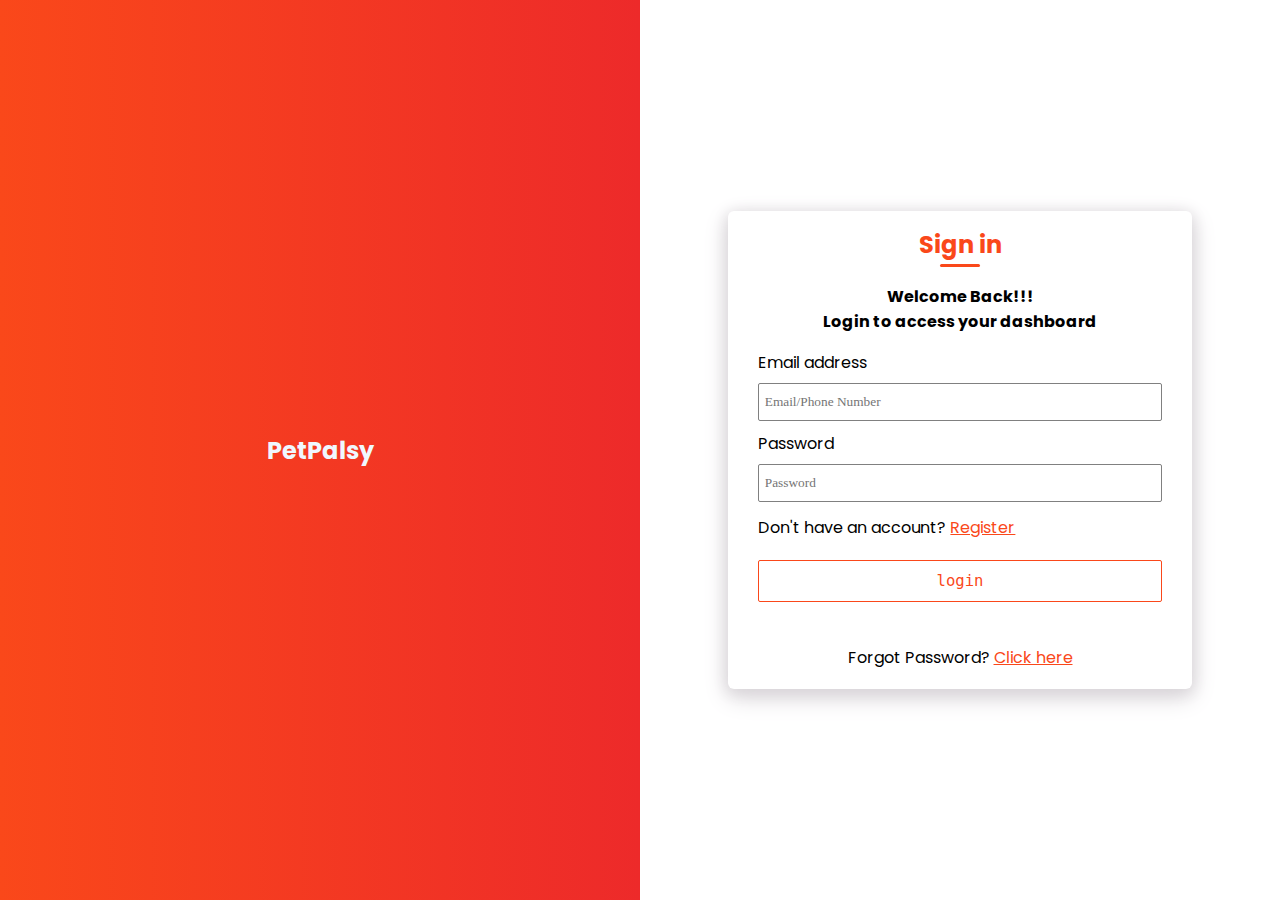
==== login.html @ 97e4defa "new commit" ====
<!DOCTYPE html>
<html lang="en">
  <head>
    <meta charset="UTF-8" />
    <meta http-equiv="X-UA-Compatible" content="IE=edge" />
    <meta name="viewport" content="width=device-width, initial-scale=1.0" />
    <title>Document</title>
    <link rel="stylesheet" href="css/form.css" />

        <!-- link goggle fonts -->
        <link rel="preconnect" href="https://fonts.googleapis.com">
        <link rel="preconnect" href="https://fonts.gstatic.com" crossorigin>
        <link href="https://fonts.googleapis.com/css2?family=Poppins:wght@500&display=swap" rel="stylesheet">
  </head>
  <body>
    <div class="hero">
      <div class="left">
        <h2>PetPalsy</h2>
      </div>
      <div class="right">
        <form id="form" class="form">
          <div class="title">
            <h2>Sign in</h2>
            <p>Welcome Back!!! <br>Login to access your dashboard</p>
          </div>
          <div class="input-card">
            <label>Email address</label>
            <input type="email" placeholder="Email/Phone Number" />
          </div>
          <div class="input-card">
            <label>Password</label>
            <input type="password" placeholder="Password" />
          </div>
          <div class="register">
            <p>Don't have an account? <a href="Signup.html">Register</a></p>
          </div>
          <button type="submit">login</button>
          <div class="forgot-password">
            <p>Forgot Password? <a href="#">Click here</a></p>
          </div>
        </form>
      </div>
    </div>
    <script src="js/main.js"></script>
  </body>
</html>
---- css/form.css ----
:root {
  --primary-red: rgb(237, 42, 42);
  --primary-bg: #FA481A;
  --grad-cl: linear-gradient(to right,  #FA481A 0%, rgb(237, 42, 42) 100%);
  /* #078ea6 */
}

* {
  margin: 0;
  padding: 0;
  font-family: 'Poppins', sans-serif;
}

.hero {
  display: flex;
  flex-direction: row;
  justify-content: space-between;
  align-items: center;
  min-height: 100vh;
}

.hero .left,
.hero .right {
  display: flex;
  justify-content: center;
  align-items: center;
  width: 100%;
  min-height: 100vh;
}

.hero .left {
  background: var(--grad-cl);
  color: aliceblue;
}

.hero .right {
  display: flex;
  justify-content: center;
  align-items: center;
}

.hero .right .form {
  display: flex;
  align-items: center;
  justify-content: center;
  flex-direction: column;
  width: 70%;
  border-radius: 6px;
  flex-wrap: wrap;
  padding: 0.5em;
  box-shadow: 0px 8px 25px #D9D5D9,
  0px 3px 15px #D9D5D9;
}

.hero .right .form .title {
  padding: 0.5em;
  text-align: center;
  font-family: "Courier New", Courier, monospace;
  margin-bottom: 0.2em;
}

.hero .right .form .title h2 {
  color: var(--primary-bg);
  margin-bottom: 0.7em;
}

.hero .right .form .title h2::after {
  content: "";
  display: block;
  width: 40px;
  height: 3px;
  margin: 0.1em auto;
  background: var(--primary-bg);
  border-radius: 3px;
}

.hero .right .form .title p {
  font-size: 1em;
  font-weight: bolder;
}

.hero .right .form .input-card {
  display: flex;
  flex-wrap: wrap;
  flex-shrink: 1;
  flex-direction: column;
  justify-content: left;
  align-items: left;
  width: 90%;
  padding: 0.3em;
  text-align: left;
  font-family: cursive;
}

.hero .right .form .input-card input {
  width: 97%;
  height: 2.5em;
  border-radius: 2px;
  border: 1px solid grey;
  padding: 0.1em 0.4em;
  font-family: cursive;
}
.hero .right .form .input-card input:focus{
  outline-color: var(--primary-bg);
}

.hero .right .form .input-card input::placeholder {
  font-family: cursive;
}

.hero .right .form .register {
  /* border: 1px solid red; */
  width: 90%;
  font-family: cursive;
  padding: 0.5em 0;
}

a {
  color: var(--primary-bg);
}

.hero .right .form button {
  width: 90%;
  font-family: monospace;
  background: transparent;
  border: 1.5px solid var(--primary-bg);
  margin-top: 0.79em;
  padding: 0.7em 0;
  font-size: 1.2em;
  cursor: pointer;
  color: var(--primary-bg);
  border-radius: 2px;
  transition: all 0.4s ease-out;
}

.hero .right .form button:hover {
  color: aliceblue;
  /* border: 1px solid aliceblue; */
  background: var(--primary-bg);
}

.hero .right .form .forgot-password {
  width: 90%;
  text-align: center;
  padding-block: 0.7em;
  font-family: cursive;
  margin-top: 2em;
}

.hero .right .form .input-card label {
  padding-bottom: 0.5em;
}

@media screen and (max-width: 917px) {
  .hero {
    flex-direction: column;
    background: var(--grad-cl);
    /* min-height: 90vh; */
  }

  .hero .right .form {
    box-shadow: none;
  }
  .hero .left {
    min-height: 20vh !important;
  }

  .hero .right {
    min-height: 80vh;
    padding: 0;
    margin-top: 0;
    margin-bottom: 0;
    background: #fff;
    border-top-right-radius: 50px;
    border-top-left-radius: 50px;
    justify-content: space-evenly;
    align-items: flex-start;
  }

  .hero .right .form {
    min-height: 70vh;
    width: 90%;
    justify-content: flex-start;
    margin-top: 5em;
  }

  .hero .right .form .input-card {
    padding-block: 0.7em;
    justify-content: space-around;
  }
}
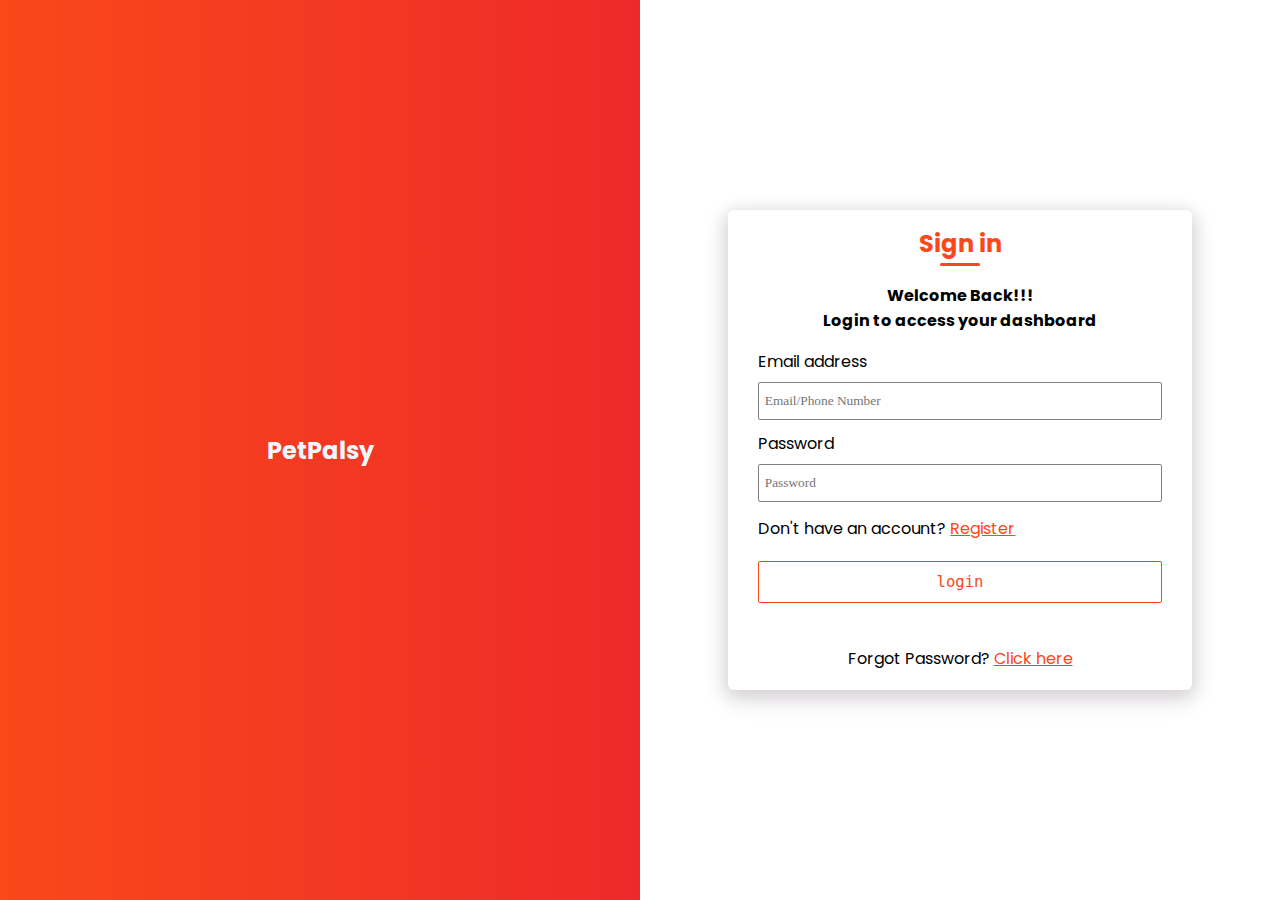
==== commit 23c12d9d: "Form validation" ====
--- a/login.html
+++ b/login.html
@@ -4,13 +4,19 @@
     <meta charset="UTF-8" />
     <meta http-equiv="X-UA-Compatible" content="IE=edge" />
     <meta name="viewport" content="width=device-width, initial-scale=1.0" />
-    <title>Document</title>
+    <title>Sign In</title>
+
+    <!-- favicon -->
+    <link rel="Icon" href="images/Frame_3.png">
+
+    <!-- link stylesheet -->
     <link rel="stylesheet" href="css/form.css" />
 
-        <!-- link goggle fonts -->
-        <link rel="preconnect" href="https://fonts.googleapis.com">
-        <link rel="preconnect" href="https://fonts.gstatic.com" crossorigin>
-        <link href="https://fonts.googleapis.com/css2?family=Poppins:wght@500&display=swap" rel="stylesheet">
+    <!-- link goggle fonts -->
+    <link rel="preconnect" href="https://fonts.googleapis.com">
+    <link rel="preconnect" href="https://fonts.gstatic.com" crossorigin>
+    <link href="https://fonts.googleapis.com/css2?family=Poppins:wght@500&display=swap" rel="stylesheet">
+
   </head>
   <body>
     <div class="hero">
@@ -18,18 +24,20 @@
         <h2>PetPalsy</h2>
       </div>
       <div class="right">
-        <form id="form" class="form">
+        <form id="form" class="form" onsubmit="return checklogin(event)">
           <div class="title">
             <h2>Sign in</h2>
             <p>Welcome Back!!! <br>Login to access your dashboard</p>
           </div>
           <div class="input-card">
             <label>Email address</label>
-            <input type="email" placeholder="Email/Phone Number" />
+            <input type="email" placeholder="Email/Phone Number" id="login-email" onkeyup="clearLoginEmailErrorMessage()"/>
+            <div id="login-email-error-message" class="error-message"></div>
           </div>
           <div class="input-card">
             <label>Password</label>
-            <input type="password" placeholder="Password" />
+            <input type="password" placeholder="Password" id="login-pwd" onkeyup="clearLoginPwdErrorMessage()"/>
+            <div id="login-pwd-error-message" class="error-message"></div>
           </div>
           <div class="register">
             <p>Don't have an account? <a href="Signup.html">Register</a></p>
@@ -41,6 +49,6 @@
         </form>
       </div>
     </div>
-    <script src="js/main.js"></script>
+    <script src="Js/formValidation.js"></script>
   </body>
 </html>
--- a/css/form.css
+++ b/css/form.css
@@ -105,7 +105,8 @@
 }
 
 .hero .right .form .input-card input::placeholder {
-  font-family: cursive;
+  font-family: Georgia, 'Times New Roman', Times, serif;
+  
 }
 
 .hero .right .form .register {
@@ -150,6 +151,14 @@
 .hero .right .form .input-card label {
   padding-bottom: 0.5em;
 }
+.error-message{
+  font-size: 0.9rem;
+  letter-spacing: 0.3px;
+  color: red;
+  font-style: normal;
+  margin-top: 1px;
+  font-family: Georgia, 'Times New Roman', Times, serif;
+}
 
 @media screen and (max-width: 917px) {
   .hero {
@@ -188,4 +197,7 @@
     padding-block: 0.7em;
     justify-content: space-around;
   }
-}
+  .hero .right .form .input-card input{
+    padding: 0.3em 0.4em;
+  }
+}
